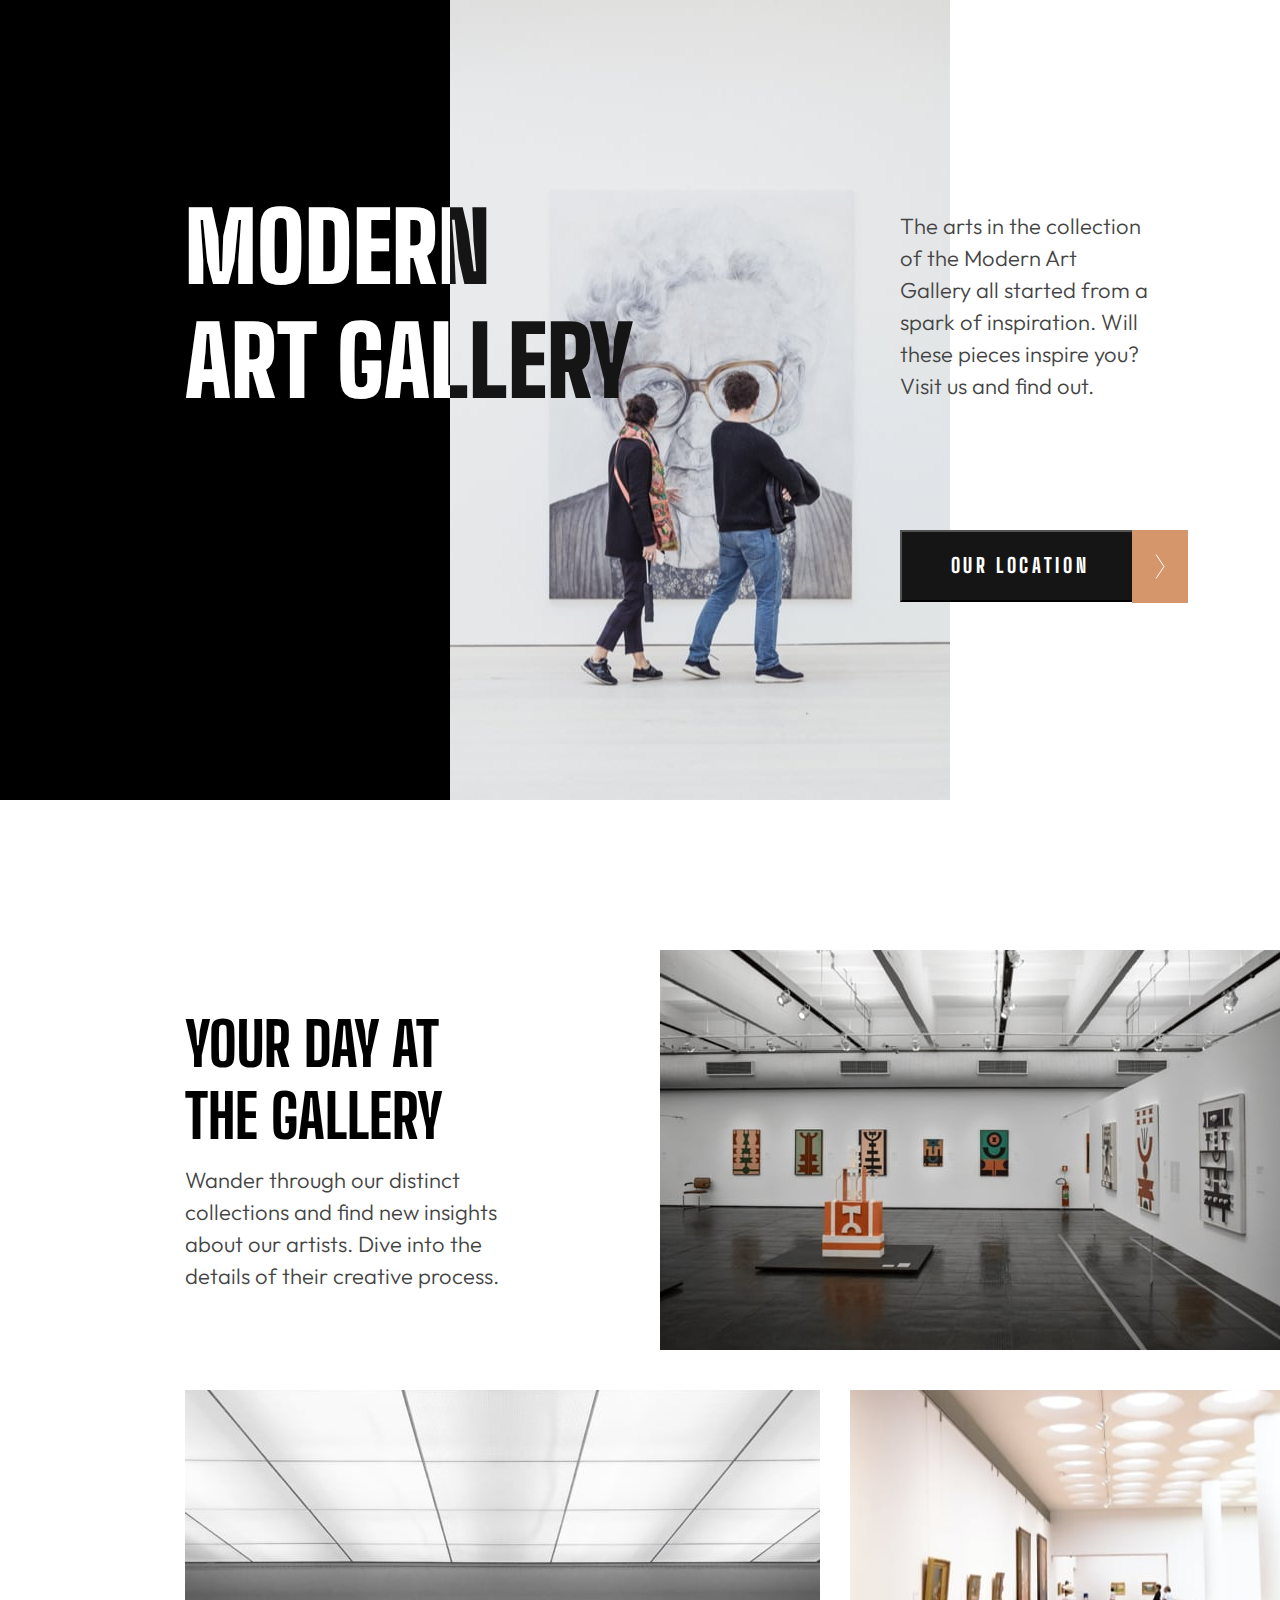
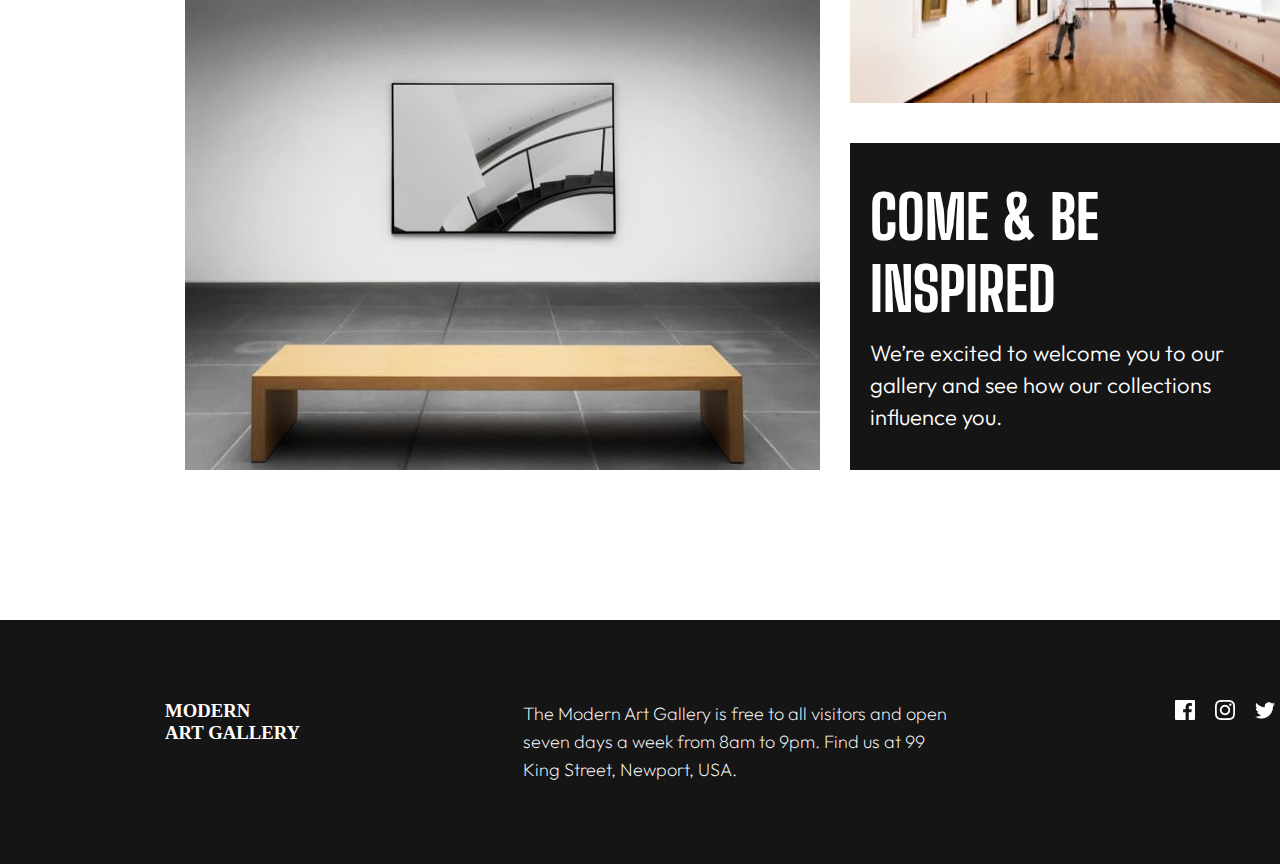
==== Art_Gallery.html @ 1aa881b8 "Art_Gallery first Commit" ====
<!DOCTYPE html>
<html lang="en">
  <head>
    <meta charset="UTF-8" />
    <meta name="viewport" content="width=device-width, initial-scale=1.0" />
    <meta name="description" content="Art Gallery project by ProSaqib">
    <link rel="stylesheet" href="Art-Gallery.css" />
    <link href="https://fonts.googleapis.com/css2?family=Big+Shoulders+Display:wght@100;200;300;400;500;600;700;800&family=Outfit:wght@200;300;400;600;800&display=swap"
      rel="stylesheet"/>
    <title>Art Gallery</title>
  </head>
  <body>
    <div class="main">
      <div class="hero-section">
        <div class="black">
          <div class="m-a-g">MODERN<br />ART GALLERY</div>
        </div>
        <div class="pic"></div>
        <div class="textnbtn">
          <p>
            The arts in the collection of the Modern Art Gallery all started
            from a spark of inspiration. Will these pieces inspire you? Visit us
            and find out.
          </p>
          <button class="ol">
            OUR LOCATION
            <div class="icon-box">
              <svg
                width="56"
                height="73"
                viewBox="0 0 56 72"
                fill="none"
                xmlns="http://www.w3.org/2000/svg"
              >
                <rect width="56" height="73" fill="#D5966C" />
                <path d="M24 24L32 36L24 48" stroke="white" />
              </svg>
            </div>
          </button>
        </div>
        <div class="black2">
          <div class="m-a-g2">MODERN<br />ART GALLERY</div>
        </div>
      </div>

      <div class="gal-section">
        <div class="textnpic">
          <div class="textonly">
            <h2>
              YOUR DAY AT <br />
              THE GALLERY
            </h2>
            <p>
              Wander through our distinct collections and find new insights
              about our artists. Dive into the details of their creative
              process.
            </p>
          </div>
          <div class="img1"></div>
        </div>

        <div class="gal">
          <div class="img2"></div>
          <div class="col2">
            <div class="img3"></div>
            <div class="textonly2">
              <h2>
                COME & BE
                <br />
                INSPIRED
              </h2>
              <p>
                We’re excited to welcome you to our gallery and see how our
                collections influence you.
              </p>
            </div>
          </div>
        </div>
      </div>
      <div class="footer">
        <div class="footer-section">
            <h3>MODERN <br> ART GALLERY</h3>
            <p>The Modern Art Gallery is free to all visitors and open seven days a week from 8am to 9pm. Find us at 99 King Street, Newport, USA.</p>
            <div class="social"> <img src="/img/social.png" alt="social"></div>
        </div>

      </div>
    </div>
  </body>
</html>
---- Art-Gallery.css ----
* {
  margin: 0;
  padding: 0;
}
.main {
  background: #fff;
  width: 1439px;
  height: 2454px;
}
.hero-section {
  height: 800px;
  display: flex;
  flex-direction: row;
}
.black {
  background-color: black;
  width: 450px;
  height: 800px;
}

.m-a-g {
  color: #151515;
  text-align: left;
  font: 900 96px "Big Shoulders Display", sans-serif;
  text-transform: uppercase;
  position: absolute;
  left: 185px;
  top: 190px;
}

.black2 {
  width: 450px;
  height: 800px;
  position: absolute;
  overflow: hidden;
}

.m-a-g2 {
  color: var(--white, #ffffff);
  text-align: left;
  font: 900 96px "Big Shoulders Display", sans-serif;
  text-transform: uppercase;
  position: absolute;
  left: 185px;
  top: 190px;
  width: 514px;
}
.pic {
  background-image: url(/img/image-hero.jpg);
  width: 500px;
  background-position: center;
  background-repeat: no-repeat;
  background-size: cover;
}
.textnbtn {
  position: relative;
  color: #444444;
  text-align: left;
  font: 300 22px "Outfit", sans-serif;
  margin-left: -50px;
  top: 210px;
  width: 250px;
  line-height: 32px;
}
.ol {
  width: 240px;
  height: 72px;
  background-color: #151515;
  margin-top: 8rem;
  color: white;
  font: 800 20px "Big Shoulders Display", sans-serif;
  letter-spacing: 3.64px;
  text-align: center;
  padding-top: 1.3rem;
}
.icon-box {
  width: 56px;
  height: 50px;
  background-color: #d5966c;
  position: relative;
  top: -47px;
  left: 230px;
}

.gal-section {
  width: 1110px;
  position: relative;
  margin-top: 150px;
  left: 185px;
  margin-bottom: 150px;
}

.textnpic {
  display: flex;
  justify-content: space-between;
}

.textonly {
  width: 350px;
  display: flex;
  flex-direction: column;
  justify-content: center;
}
.textonly h2 {
  font: 800 60px "Big Shoulders Display", sans-serif;
}
.textonly p {
  color: #444444;
  text-align: left;
  font: 300 22px "Outfit", sans-serif;
  line-height: 32px;
  padding-top: 12px;
}
.img1 {
  background-image: url(/img/image-grid-1.jpg);
  width: 635px;
  height: 400px;
  background-position: center;
  background-repeat: no-repeat;
  background-size: cover;
}
.gal {
  display: flex;
  margin-top: 40px;
  justify-content: space-between;
}
.img2 {
  background-image: url(/img/image-grid-2.jpg);
  width: 635px;
  height: 680px;
  background-position: center;
  background-repeat: no-repeat;
  background-size: cover;
}
.img3 {
  background-image: url(/img/image-grid-3.jpg);
  width: 445px;
  height: 313px;
  background-position: center;
  background-repeat: no-repeat;
  background-size: cover;
}
.col2 {
  display: flex;
  flex-direction: column;
  justify-content: space-between;
}

.textonly2 {
  margin-top: 40px;
  width: 405px;
  height: 287px;
  display: flex;
  flex-direction: column;
  justify-content: center;
  background-color: #151515;
  color: #fff;
  padding: 20px;
}
.textonly2 h2 {
  font: 800 60px "Big Shoulders Display", sans-serif;
}
.textonly2 p {
  text-align: left;
  font: 300 22px "Outfit", sans-serif;
  line-height: 32px;
  padding-top: 12px;
}

.footer {
  width: 1440px;
  height: 244px;
  display: flex;
  flex-direction: row;
  justify-content: center;
  align-items: center;
  background-color: #151515;
  color: white;
}
.footer-section {
  width: 1110px;
  display: inline-flex;
  justify-content: space-between;
}
.ffooter-section h3 {
  width: 160px;
  font: 800 40px "Big Shoulders Display", sans-serif;
}
.footer-section p {
  width: 430px;
  font: 200 18px "Outfit", sans-serif;
  line-height: 28px;
}
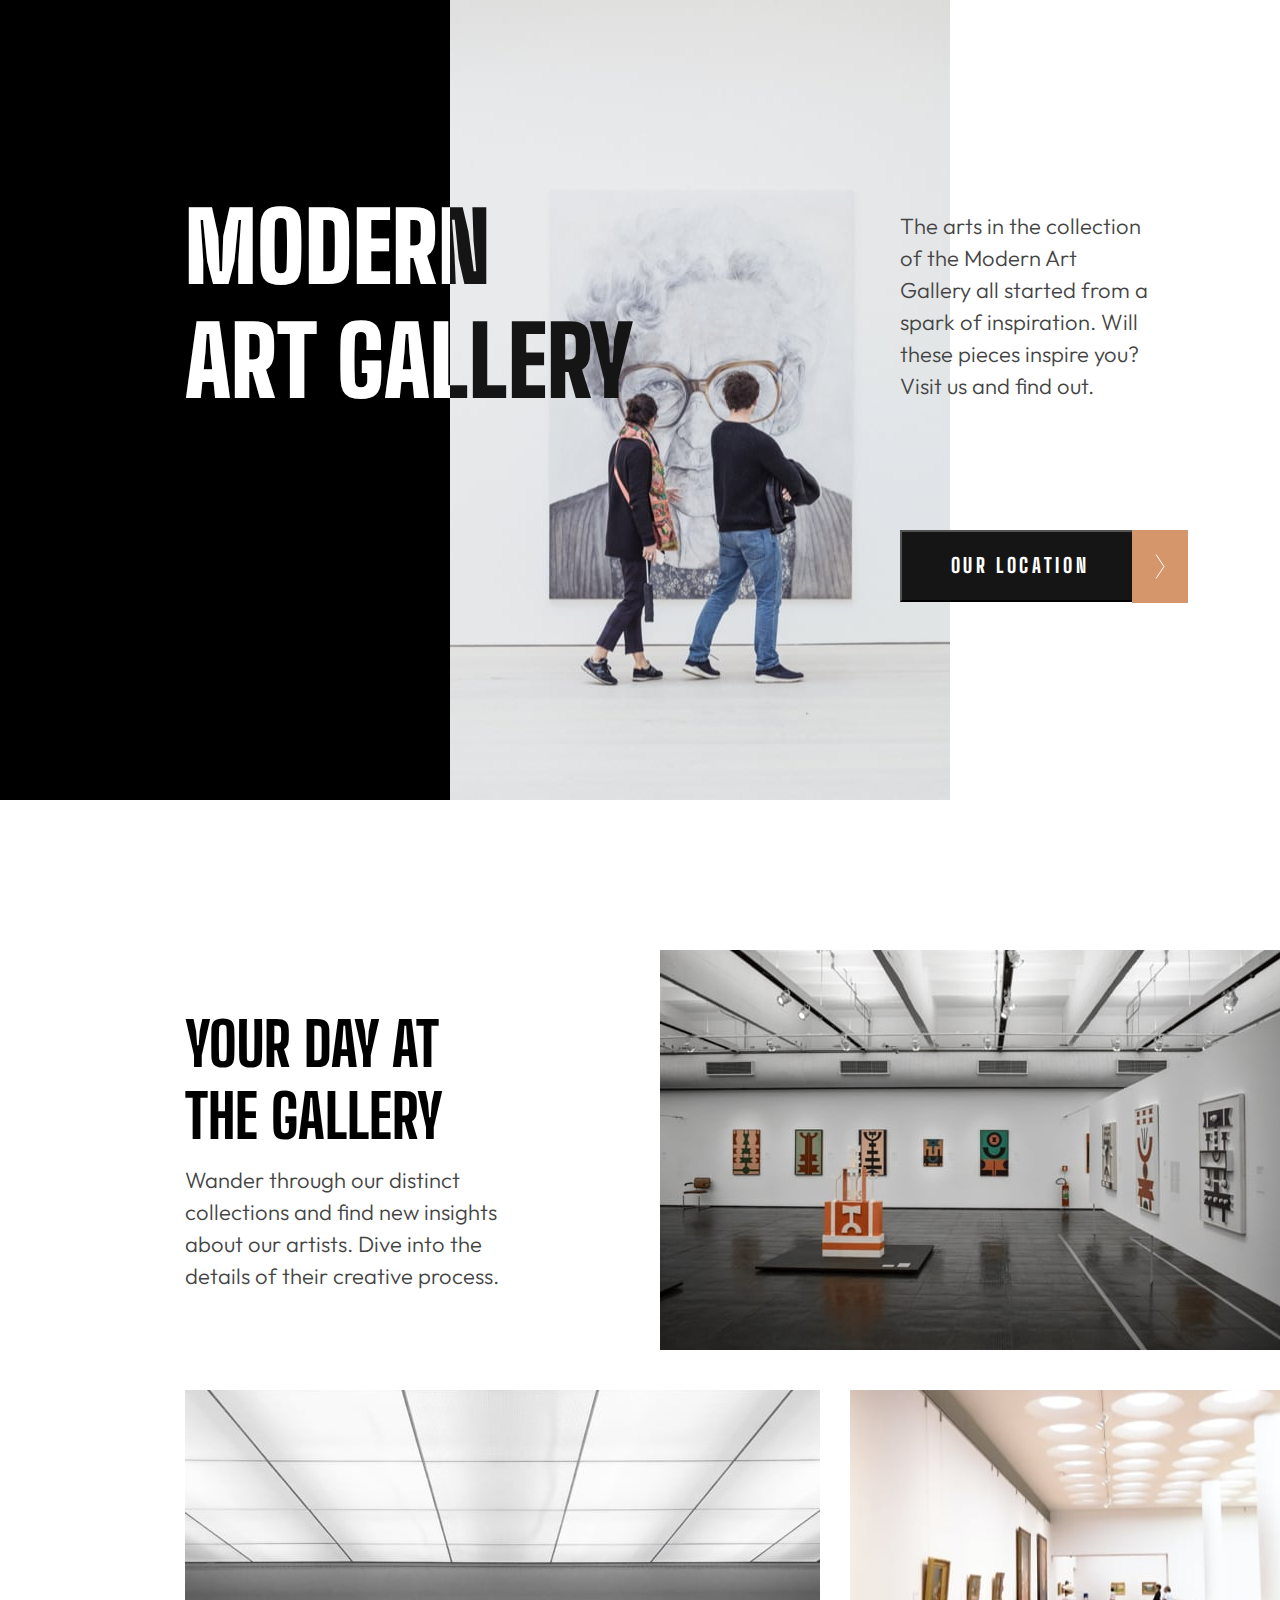
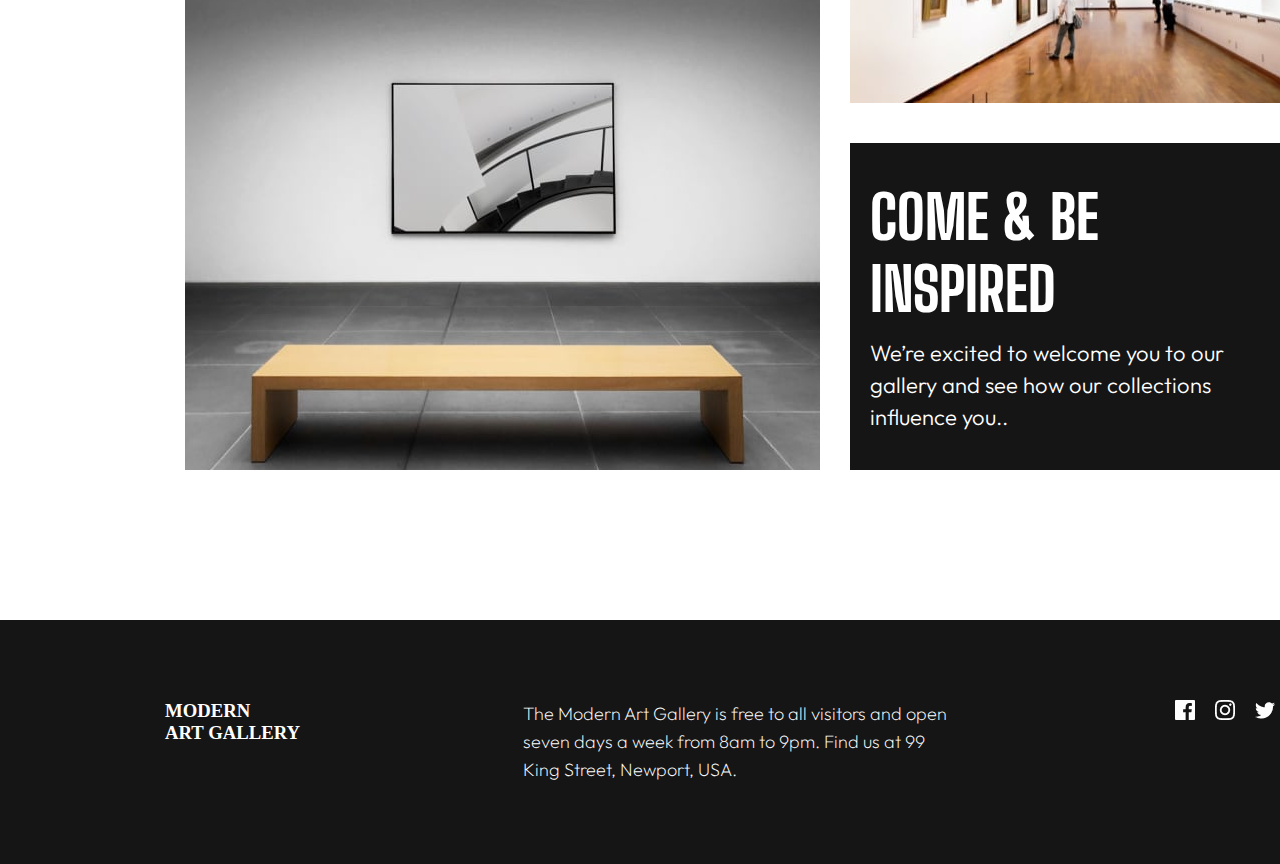
==== commit 6777ebcb: "art gallery changes 2" ====
--- a/Art_Gallery.html
+++ b/Art_Gallery.html
@@ -71,7 +71,7 @@
               </h2>
               <p>
                 We’re excited to welcome you to our gallery and see how our
-                collections influence you.
+                collections influence you..
               </p>
             </div>
           </div>
